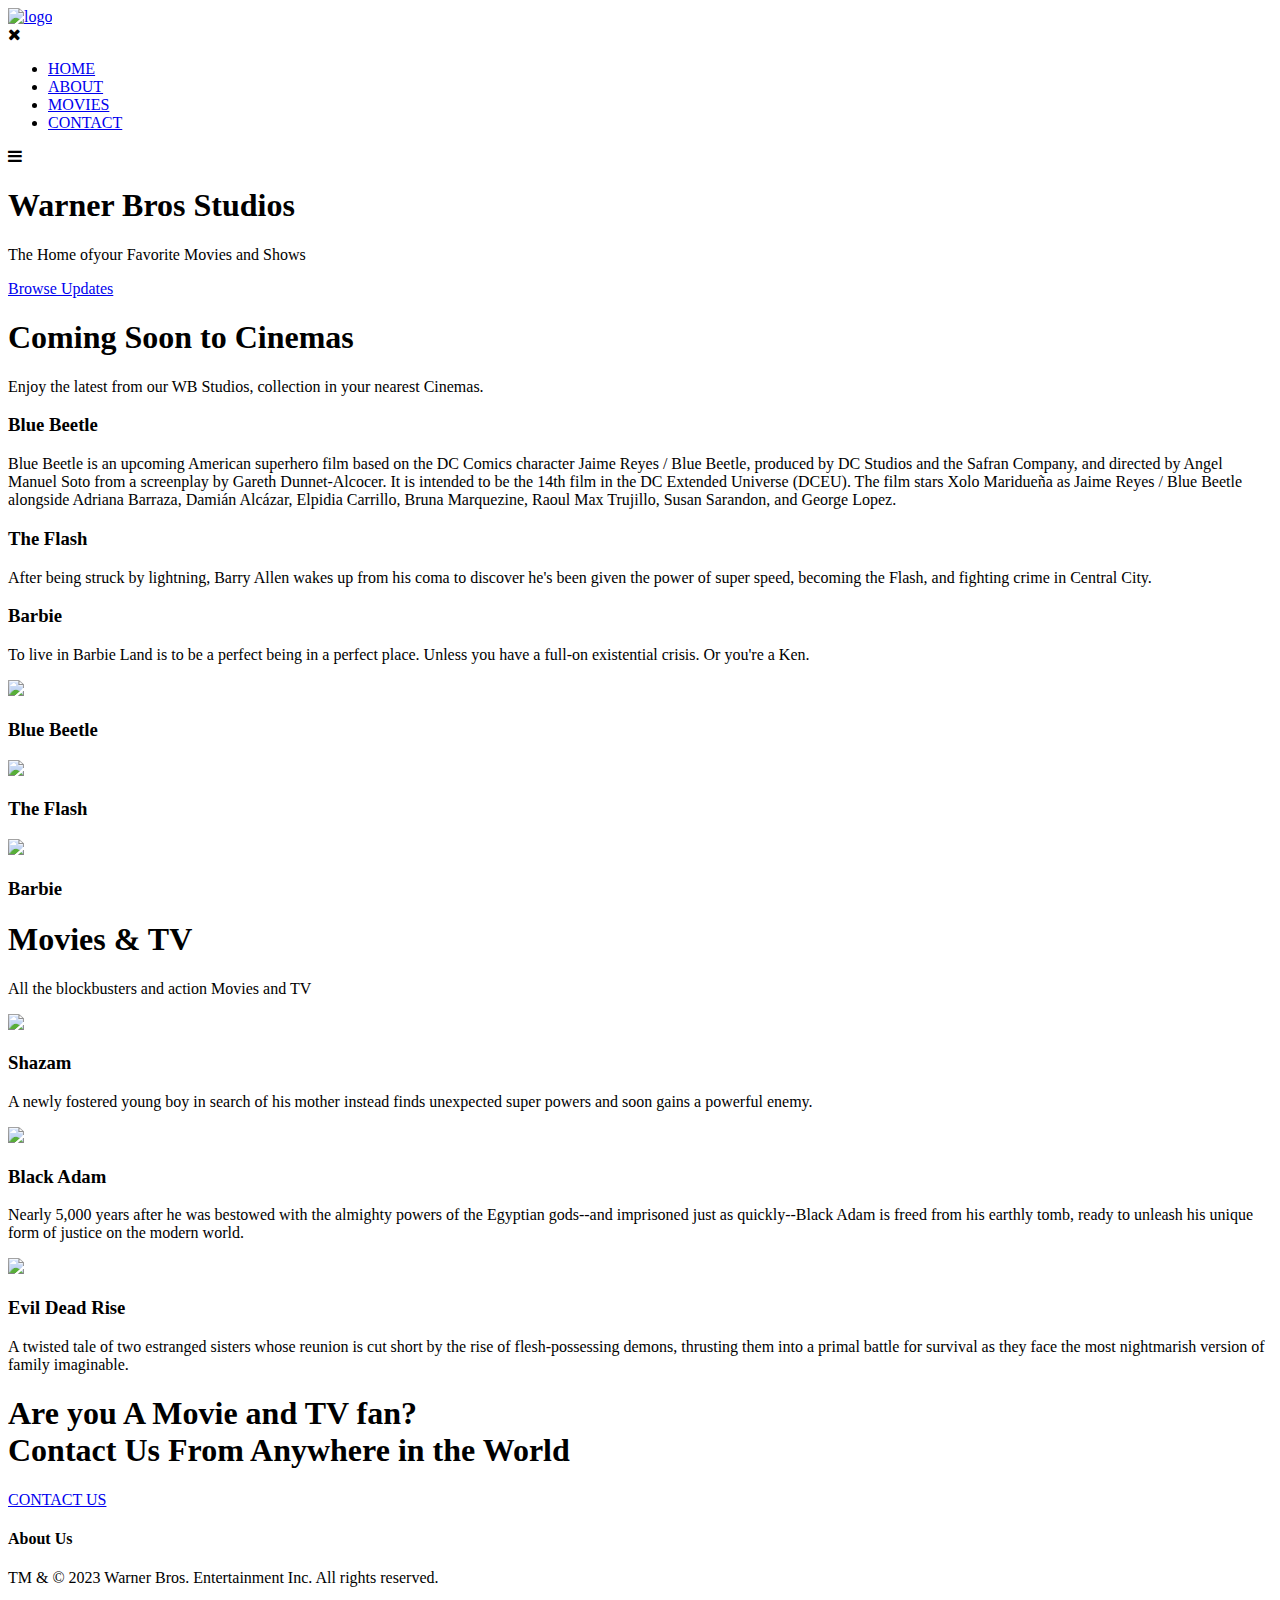
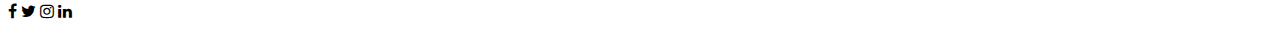
==== index.html @ 244fa69a "Add files via upload" ====
<!DOCTYPE html>

<head>
    <meta charset="UTF-8" />
    <meta name="viewport" content="width=device-width, initial-scale=1.0" />
    <title>Warner Bros Studios</title>
    <link rel="stylesheet" href="./css/style.css" />
    <link rel="stylesheet" href="https://cdnjs.cloudflare.com/ajax/libs/font-awesome/4.7.0/css/font-awesome.min.css">
</head>

<body>
    <section class="header">
        <nav>
            <a href="index.html"><img src="./img/lg.png" alt="logo" sizes="60%" /></a>
            <div class="nav-links" id="navLinks">
                <i class="fa fa-times" onclick="hideMenu()"></i>
                <ul>
                    <li>
                        <a href="index.html">HOME</a>
                    </li>
                    <li>
                        <a href="about.html">ABOUT</a>
                    </li>
                    <li>
                        <a href="movies.html">MOVIES</a>
                    </li>
                    <li>
                        <a href="contact.html">CONTACT</a>
                    </li>
                </ul>
            </div>
            <i class="fa fa-bars" onclick="showMenu()"></i>
        </nav>

        <div class="text-box">
            <h1>Warner Bros Studios</h1>
            <p>
                The Home ofyour Favorite Movies and Shows
            </p>
            <a href="#" class="hero-btn"> Browse Updates</a>
        </div>
    </section>

    <!-- Courses -->

    <section class="course">
        <h1>Coming Soon to Cinemas</h1>
        <p>Enjoy the latest from our WB Studios, collection in your nearest Cinemas.</p>

        <div class="row">
            <div class="course-col">
                <h3>Blue Beetle</h3>
                <p>
                    Blue Beetle is an upcoming American superhero film based on the DC Comics character Jaime Reyes / Blue Beetle, produced by DC Studios and the Safran Company, and directed by Angel Manuel Soto from a screenplay by Gareth Dunnet-Alcocer. It is intended
                    to be the 14th film in the DC Extended Universe (DCEU). The film stars Xolo Maridueña as Jaime Reyes / Blue Beetle alongside Adriana Barraza, Damián Alcázar, Elpidia Carrillo, Bruna Marquezine, Raoul Max Trujillo, Susan Sarandon, and
                    George Lopez.
                </p>
            </div>
            <div class="course-col">
                <h3>The Flash</h3>
                <p>
                    After being struck by lightning, Barry Allen wakes up from his coma to discover he's been given the power of super speed, becoming the Flash, and fighting crime in Central City.
            </div>
            <div class="course-col">
                <h3>Barbie</h3>
                <p>
                    To live in Barbie Land is to be a perfect being in a perfect place. Unless you have a full-on existential crisis. Or you're a Ken.
                </p>
            </div>
        </div>
    </section>

    <!-- Campus -->

    <section class="campus">

        <div class="row">
            <div class="campus-col">
                <img src="./img/blu.jpg" />
                <div class="layer">
                    <h3>Blue Beetle</h3>
                </div>
            </div>
            <div class="campus-col">
                <img src="./img/Thefr.jpg" />
                <div class="layer">
                    <h3>The Flash</h3>
                </div>
            </div>
            <div class="campus-col">
                <img src="./img/ba.jpg" />
                <div class="layer">
                    <h3>Barbie</h3>
                </div>
            </div>
        </div>
    </section>

    <!-- Movies & TV  -->

    <section class="facilities">
        <h1>Movies & TV</h1>
        <p>All the blockbusters and action Movies and TV</p>

        <div class="row">
            <div class="facilities-col">
                <img src="./img/sha.jpg" />
                <h3>Shazam</h3>
                <p>
                    A newly fostered young boy in search of his mother instead finds unexpected super powers and soon gains a powerful enemy.
                </p>
            </div>
            <div class="facilities-col">
                <img src="./img/badam.jpg" />
                <h3>Black Adam</h3>
                <p>
                    Nearly 5,000 years after he was bestowed with the almighty powers of the Egyptian gods--and imprisoned just as quickly--Black Adam is freed from his earthly tomb, ready to unleash his unique form of justice on the modern world.
                </p>
            </div>
            <div class="facilities-col">
                <img src="./img/ev.jpg" />
                <h3>Evil Dead Rise</h3>
                <p>
                    A twisted tale of two estranged sisters whose reunion is cut short by the rise of flesh-possessing demons, thrusting them into a primal battle for survival as they face the most nightmarish version of family imaginable.
                </p>
            </div>
        </div>
    </section>

    <!-- Call to Action -->

    <section class="cta">
        <h1>
            Are you A Movie and TV fan?</br>
            Contact Us From Anywhere in the World
        </h1>
        <a href="contact.html" class="hero-btn">CONTACT US</a>
    </section>

    <!-- Footer -->

    <section class="footer">
        <h4>About Us</h4>
        <p>
            TM & © 2023 Warner Bros. Entertainment Inc. All rights reserved.
        </p>
        <div class="icons">
            <i class="fa fa-facebook"></i>
            <i class="fa fa-twitter"></i>
            <i class="fa fa-instagram"></i>
            <i class="fa fa-linkedin"></i>
        </div>

    </section>

    <script src="./js/script.js"></script>
</body>

</html>
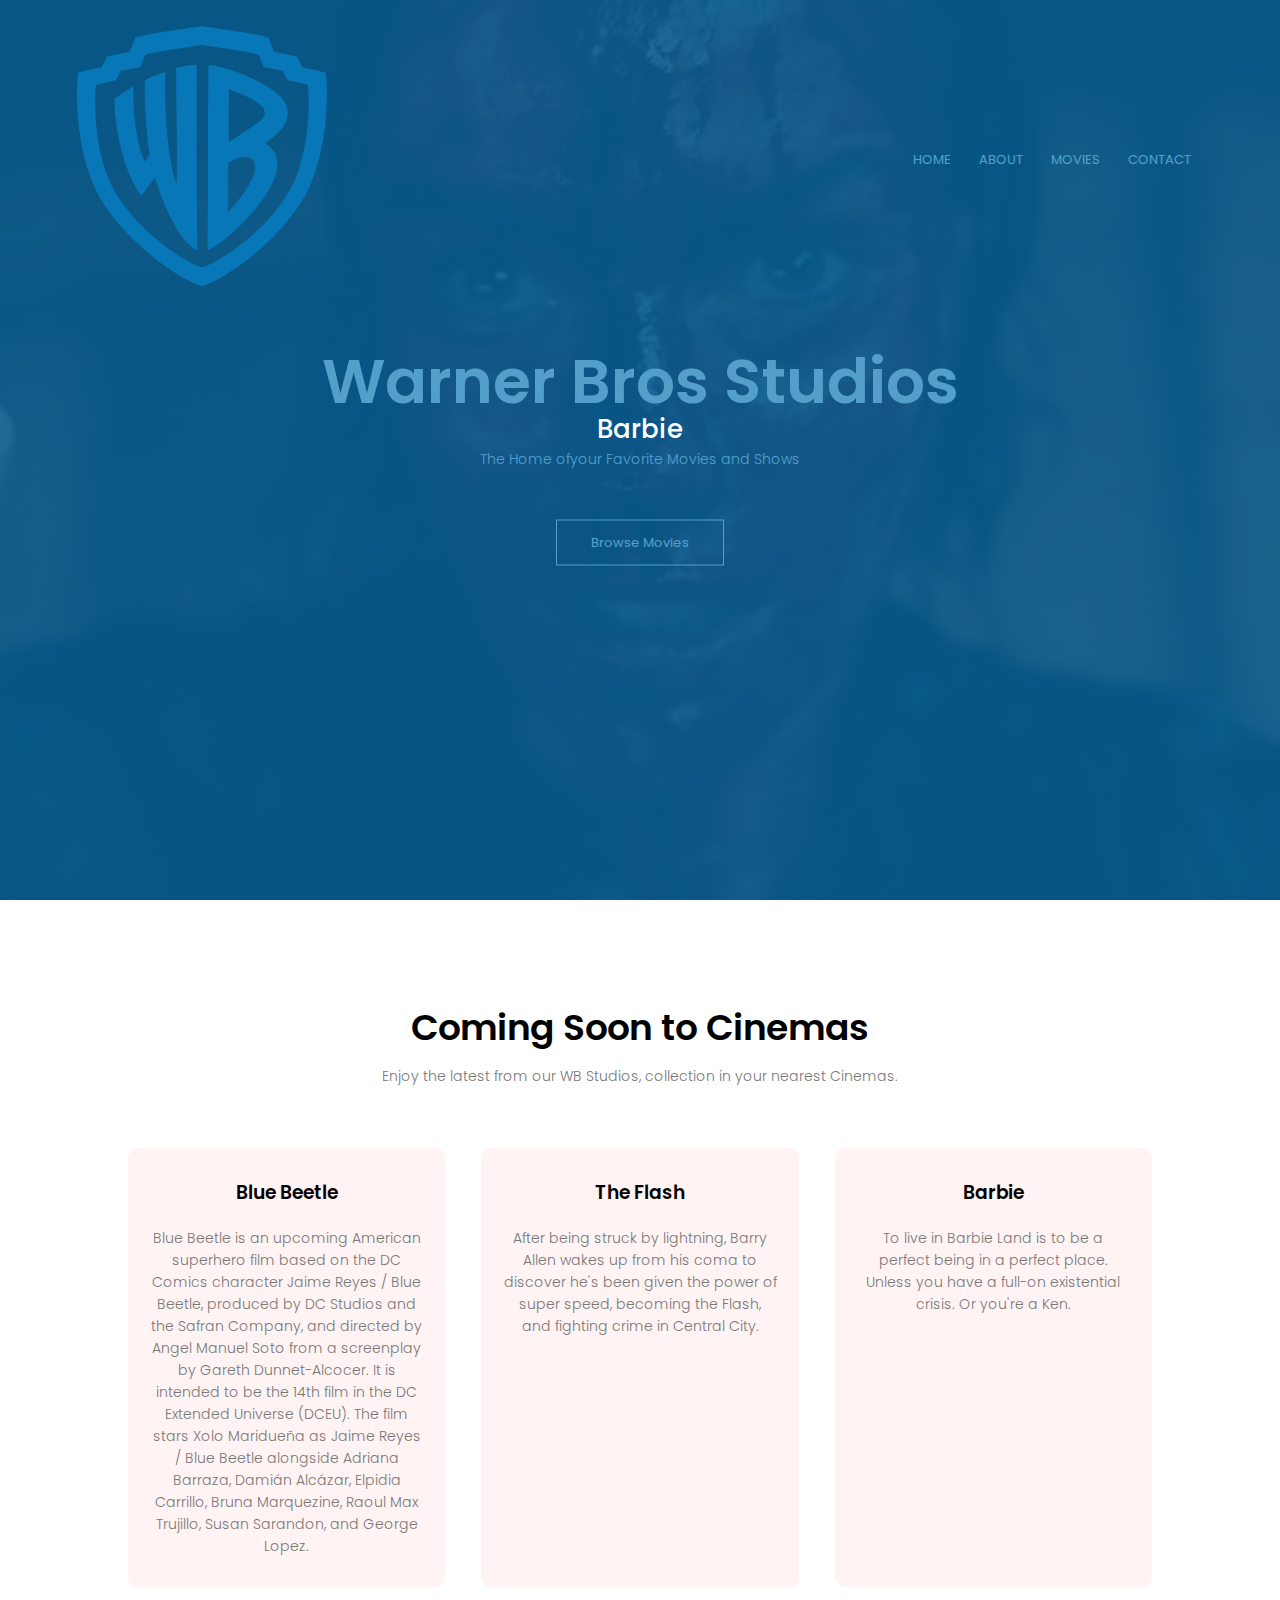
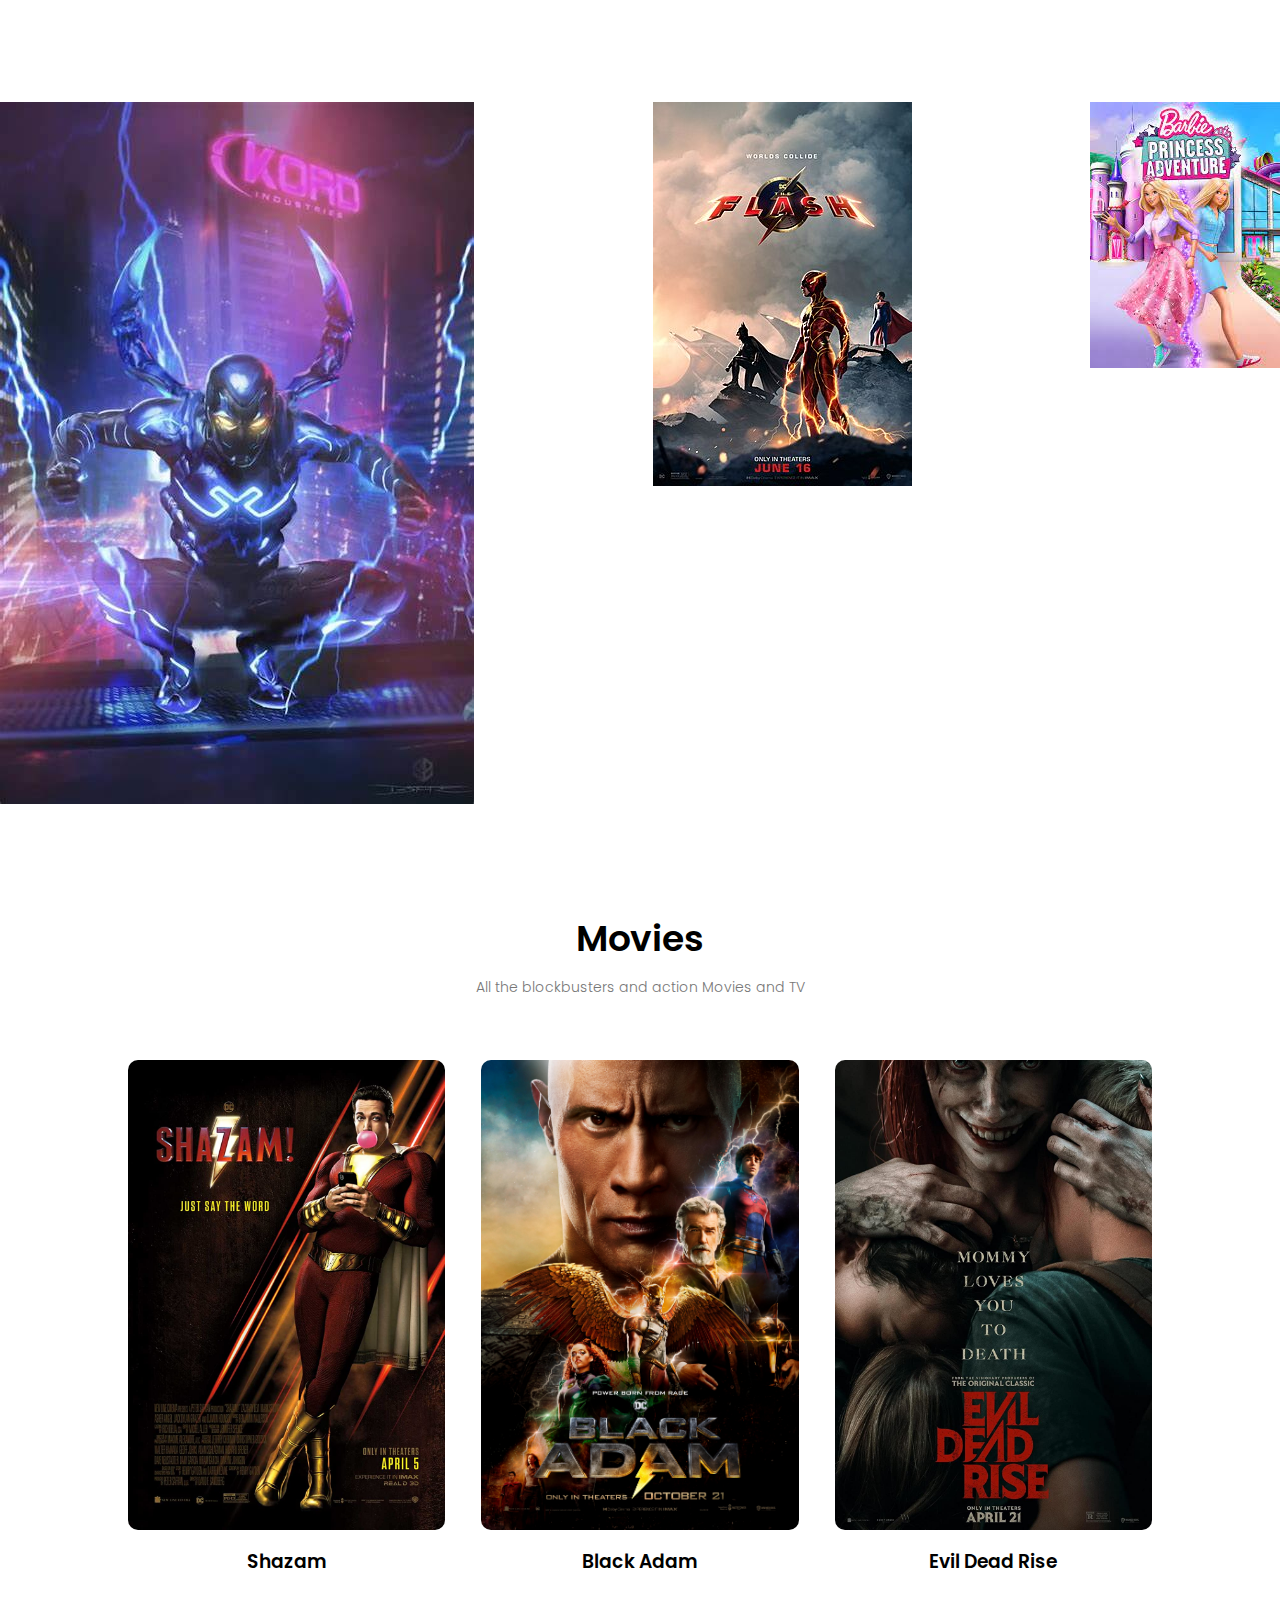
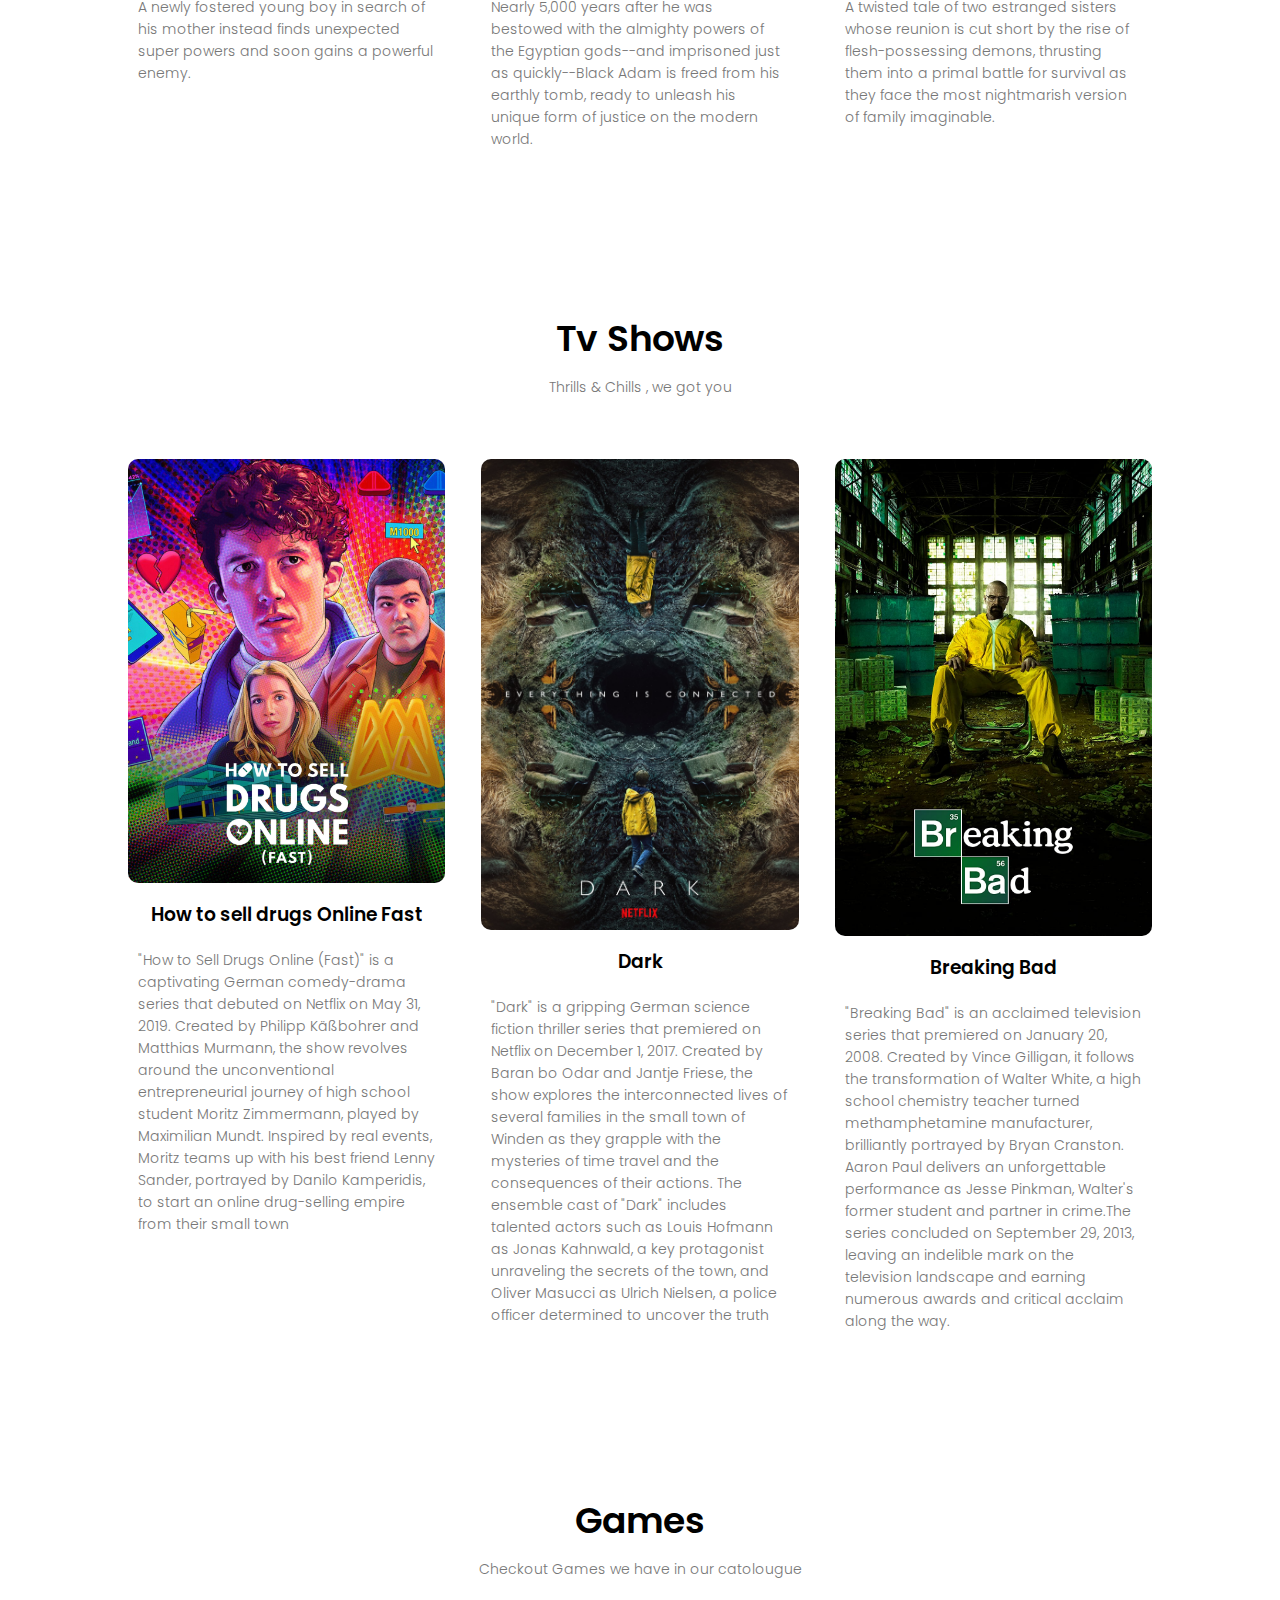
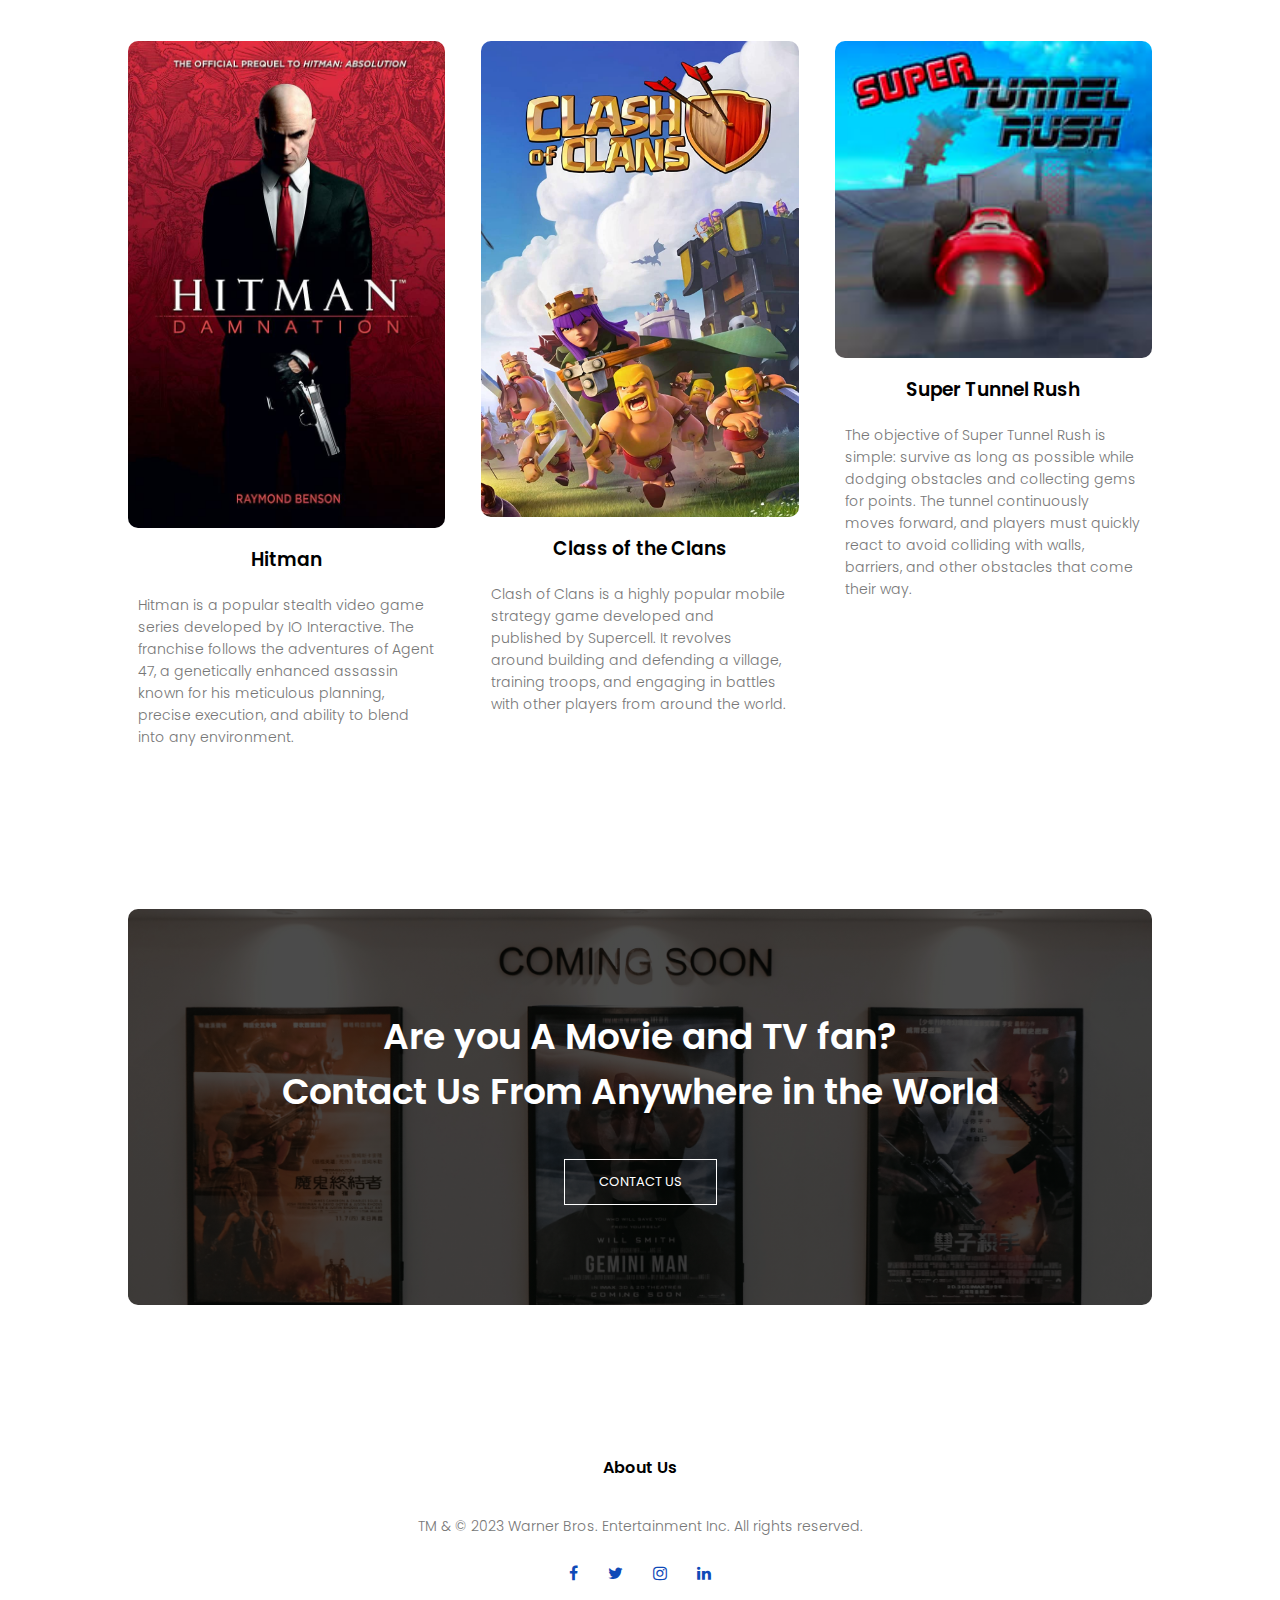
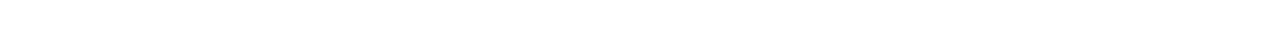
==== commit 61c398b7: "Update index.html" ====
--- a/index.html
+++ b/index.html
@@ -11,9 +11,12 @@
 <body>
     <section class="header">
         <nav>
-            <a href="index.html"><img src="./img/lg.png" alt="logo" sizes="60%" /></a>
+            <a href="index.html" class="logo-link">
+                <img src="./img/lg.png" alt="logo" class="logo-img" />
+            </a>
+
             <div class="nav-links" id="navLinks">
-                <i class="fa fa-times" onclick="hideMenu()"></i>
+
                 <ul>
                     <li>
                         <a href="index.html">HOME</a>
@@ -29,7 +32,7 @@
                     </li>
                 </ul>
             </div>
-            <i class="fa fa-bars" onclick="showMenu()"></i>
+
         </nav>
 
         <div class="text-box">
@@ -37,11 +40,11 @@
             <p>
                 The Home ofyour Favorite Movies and Shows
             </p>
-            <a href="#" class="hero-btn"> Browse Updates</a>
-        </div>
-    </section>
-
-    <!-- Courses -->
+            <a href="movies.html" class="hero-btn"> Browse Movies</a>
+        </div>
+    </section>
+
+    <!-- Cinema -->
 
     <section class="course">
         <h1>Coming Soon to Cinemas</h1>
@@ -70,24 +73,24 @@
         </div>
     </section>
 
-    <!-- Campus -->
-
-    <section class="campus">
-
-        <div class="row">
-            <div class="campus-col">
+    <!-- movies & Tvs -->
+
+    <section class="Movs">
+
+        <div class="row">
+            <div class="Movs-col">
                 <img src="./img/blu.jpg" />
                 <div class="layer">
                     <h3>Blue Beetle</h3>
                 </div>
             </div>
-            <div class="campus-col">
+            <div class="Movs-col">
                 <img src="./img/Thefr.jpg" />
                 <div class="layer">
                     <h3>The Flash</h3>
                 </div>
             </div>
-            <div class="campus-col">
+            <div class="Movs-col">
                 <img src="./img/ba.jpg" />
                 <div class="layer">
                     <h3>Barbie</h3>
@@ -99,7 +102,7 @@
     <!-- Movies & TV  -->
 
     <section class="facilities">
-        <h1>Movies & TV</h1>
+        <h1>Movies</h1>
         <p>All the blockbusters and action Movies and TV</p>
 
         <div class="row">
@@ -127,7 +130,75 @@
         </div>
     </section>
 
-    <!-- Call to Action -->
+    <!-- TV  -->
+
+    <section class="facilities">
+        <h1>Tv Shows</h1>
+        <p>Thrills & Chills , we got you</p>
+
+        <div class="row">
+            <div class="facilities-col">
+                <img src="./img/hw.jpg" />
+                <h3>How to sell drugs Online Fast</h3>
+                <p>
+                    "How to Sell Drugs Online (Fast)" is a captivating German comedy-drama series that debuted on Netflix on May 31, 2019. Created by Philipp Käßbohrer and Matthias Murmann, the show revolves around the unconventional entrepreneurial journey of high school
+                    student Moritz Zimmermann, played by Maximilian Mundt. Inspired by real events, Moritz teams up with his best friend Lenny Sander, portrayed by Danilo Kamperidis, to start an online drug-selling empire from their small town
+                </p>
+            </div>
+            <div class="facilities-col">
+                <img src="./img/drk.jpg" />
+                <h3>Dark</h3>
+                <p>
+                    "Dark" is a gripping German science fiction thriller series that premiered on Netflix on December 1, 2017. Created by Baran bo Odar and Jantje Friese, the show explores the interconnected lives of several families in the small town of Winden as they grapple
+                    with the mysteries of time travel and the consequences of their actions. The ensemble cast of "Dark" includes talented actors such as Louis Hofmann as Jonas Kahnwald, a key protagonist unraveling the secrets of the town, and Oliver
+                    Masucci as Ulrich Nielsen, a police officer determined to uncover the truth
+                </p>
+            </div>
+            <div class="facilities-col">
+                <img src="./img/bb.jpg" />
+                <h3>Breaking Bad</h3>
+                <p>
+                    "Breaking Bad" is an acclaimed television series that premiered on January 20, 2008. Created by Vince Gilligan, it follows the transformation of Walter White, a high school chemistry teacher turned methamphetamine manufacturer, brilliantly portrayed by
+                    Bryan Cranston. Aaron Paul delivers an unforgettable performance as Jesse Pinkman, Walter's former student and partner in crime.The series concluded on September 29, 2013, leaving an indelible mark on the television landscape and earning
+                    numerous awards and critical acclaim along the way.
+                </p>
+            </div>
+        </div>
+    </section>
+
+    <!-- Games  -->
+
+    <section class="facilities">
+        <h1>Games</h1>
+        <p>Checkout Games we have in our catolougue</p>
+
+        <div class="row">
+            <div class="facilities-col">
+                <img src="./img/hit.jpg" />
+                <h3>Hitman</h3>
+                <p>
+                    Hitman is a popular stealth video game series developed by IO Interactive. The franchise follows the adventures of Agent 47, a genetically enhanced assassin known for his meticulous planning, precise execution, and ability to blend into any environment.
+                </p>
+            </div>
+            <div class="facilities-col">
+                <img src="./img/cd.jpg" />
+                <h3>Class of the Clans</h3>
+                <p>
+                    Clash of Clans is a highly popular mobile strategy game developed and published by Supercell. It revolves around building and defending a village, training troops, and engaging in battles with other players from around the world.
+                </p>
+            </div>
+            <div class="facilities-col">
+                <img src="./img/poki.png" />
+                <h3>Super Tunnel Rush</h3>
+                <p>
+                    The objective of Super Tunnel Rush is simple: survive as long as possible while dodging obstacles and collecting gems for points. The tunnel continuously moves forward, and players must quickly react to avoid colliding with walls, barriers, and other
+                    obstacles that come their way.
+                </p>
+            </div>
+        </div>
+    </section>
+
+    <!-- contact -->
 
     <section class="cta">
         <h1>
@@ -156,4 +227,4 @@
     <script src="./js/script.js"></script>
 </body>
 
-</html>+</html>
--- a/css/style.css
+++ b/css/style.css
@@ -0,0 +1,501 @@
+@import url("https://fonts.googleapis.com/css2?family=Poppins:wght@100;200;300;400;600;700&display=swap");
+* {
+    margin: 0;
+    padding: 0;
+    font-family: "Poppins", sans-serif;
+}
+
+.header {
+    min-height: 100vh;
+    width: 100%;
+    background-image: linear-gradient(rgba(4, 9, 30, 0.7), rgba(4, 9, 30, 0.7)), url(..//img/evil.jpg);
+    background-position: center;
+    background-size: cover;
+    position: relative;
+    overflow-x: hidden;
+}
+
+nav {
+    display: flex;
+    padding: 2% 6%;
+    justify-content: space-between;
+    align-items: center;
+}
+
+nav img {
+    width: 250px;
+}
+
+.nav-links {
+    flex: 1;
+    text-align: right;
+}
+
+.nav-links ul li {
+    list-style: none;
+    display: inline-block;
+    padding: 8px 12px;
+    position: relative;
+}
+
+.nav-links ul li a {
+    color: #fff;
+    text-decoration: none;
+    text-transform: uppercase;
+    font-size: 13px;
+}
+
+.nav-links ul li::after {
+    content: "";
+    width: 0%;
+    height: 2px;
+    background: #f44336;
+    display: block;
+    margin: auto;
+    transition: 0.5s;
+}
+
+.nav-links ul li:hover::after {
+    width: 100%;
+}
+
+.text-box {
+    width: 90%;
+    color: #fff;
+    position: absolute;
+    top: 50%;
+    left: 50%;
+    transform: translate(-50%, -50%);
+    text-align: center;
+}
+
+.text-box h1 {
+    font-size: 62px;
+}
+
+.text-box p {
+    margin: 10px 0 40px;
+    font-size: 14px;
+    color: #fff;
+}
+
+.hero-btn {
+    display: inline-block;
+    text-decoration: none;
+    color: #fff;
+    border: 1px solid #fff;
+    padding: 12px 34px;
+    font-size: 13px;
+    background: transparent;
+    position: relative;
+    cursor: pointer;
+}
+
+.hero-btn:hover {
+    border: 1px solid #f44336;
+    background: #f44336;
+    transition: 1s;
+}
+
+nav .fa {
+    display: none;
+}
+
+@media (max-width: 700px) {
+    .text-box h1 {
+        font-size: 20px;
+    }
+    .nav-links ul li {
+        display: block;
+    }
+    .nav-links {
+        position: fixed;
+        background: #f44336;
+        height: 100vh;
+        width: 200px;
+        top: 0;
+        right: -200px;
+        text-align: left;
+        z-index: 2;
+        transition: 1s;
+    }
+    nav .fa {
+        display: block;
+        color: #fff;
+        margin: 10px;
+        font-size: 22px;
+        cursor: pointer;
+    }
+    .nav-links ul {
+        padding: 30px;
+    }
+}
+
+
+/* -------- Courses -------- */
+
+.course {
+    width: 80%;
+    margin: auto;
+    text-align: center;
+    padding-top: 100px;
+}
+
+h1 {
+    font-size: 36px;
+    font-weight: 600;
+}
+
+p {
+    color: #777;
+    font-size: 14px;
+    font-weight: 300;
+    line-height: 22px;
+    padding: 10px;
+}
+
+.row {
+    margin-top: 5%;
+    display: flex;
+    justify-content: space-between;
+}
+
+.course-col {
+    flex-basis: 31%;
+    background: #fff3f3;
+    border-radius: 10px;
+    margin-bottom: 5%;
+    padding: 20px 12px;
+    box-sizing: border-box;
+}
+
+h3 {
+    text-align: center;
+    font-weight: 600;
+    margin: 10px 0;
+    transition: 0.5s;
+}
+
+.course-col:hover {
+    box-shadow: 0 0 20px 0px rgba(0, 0, 0, 0.2);
+}
+
+@media (max-width: 700px) {
+    .row {
+        flex-direction: column;
+    }
+}
+
+
+/*------------ campus ------------ */
+
+.campus {
+    width: 80%;
+    margin: auto;
+    text-align: center;
+    padding-top: 50px;
+}
+
+.campus-col {
+    flex-basis: 32%;
+    border-radius: 10px;
+    margin-bottom: 30px;
+    position: relative;
+    overflow: hidden;
+}
+
+.campus-col img {
+    width: 100%;
+    display: block;
+}
+
+.layer {
+    background: transparent;
+    height: 100%;
+    width: 100%;
+    position: absolute;
+    top: 0;
+    left: 0;
+    transition: 0.5s;
+}
+
+.layer:hover {
+    background: rgba(10, 118, 180, 0.7);
+}
+
+.layer h3 {
+    width: 100%;
+    font-weight: 500;
+    color: #fff;
+    font-size: 26px;
+    bottom: 0;
+    left: 50%;
+    transform: translateX(-50%);
+    position: absolute;
+    opacity: 0;
+    transition: 0.5s;
+}
+
+.layer:hover h3 {
+    bottom: 49%;
+    opacity: 1;
+}
+
+
+/*------------ facilities  ------------ */
+
+.facilities {
+    width: 80%;
+    margin: auto;
+    text-align: center;
+    padding-top: 100px;
+}
+
+.facilities-col {
+    flex-basis: 31%;
+    border-radius: 10px;
+    margin-bottom: 5%;
+    text-align: left;
+}
+
+.facilities-col img {
+    width: 100%;
+    border-radius: 10px;
+}
+
+
+/*------------ Call to Action ------------ */
+
+.cta {
+    margin: 100px auto;
+    width: 80%;
+    background-image: linear-gradient(rgba(0, 0, 0, 0.7), rgba(0, 0, 0, 0.7)), url(../img/st.jpg);
+    background-position: center;
+    background-size: cover;
+    border-radius: 10px;
+    text-align: center;
+    padding: 100px 0;
+}
+
+.cta h1 {
+    color: #fff;
+    margin-bottom: 40px;
+    padding: 0;
+}
+
+@media (max-width: 700px) {
+    .cta h1 {
+        font-size: 24px;
+    }
+}
+
+
+/*------------ footer ------------ */
+
+.footer {
+    width: 100%;
+    text-align: center;
+    padding: 30px 0;
+}
+
+.footer h4 {
+    margin-bottom: 25px;
+    margin-top: 20px;
+    font-weight: 600;
+}
+
+.icons .fa {
+    color: #0f4ab8;
+    margin: 0 13px;
+    cursor: pointer;
+    padding: 18px 0;
+}
+
+
+/*------------ About  ------------*/
+
+.sub-header {
+    height: 80vh;
+    width: 100%;
+    background-image: linear-gradient(rgba(4, 9, 30, 0.7), rgba(4, 9, 30, 0.7)), url(../img/themeg.jpg);
+    background-position: center;
+    background-size: cover;
+    text-align: center;
+    color: #fff;
+    overflow-x: hidden !important;
+}
+
+.sub-header h1 {
+    margin-top: 100px;
+}
+
+.about-us {
+    width: 80%;
+    margin: auto;
+    padding-top: 80px;
+    padding-bottom: 50px;
+}
+
+.about-col {
+    flex-basis: 48%;
+    padding: 30px 2px;
+}
+
+.about-col img {
+    width: 100%;
+}
+
+.about-col h1 {
+    padding-top: 0;
+}
+
+.about-col p {
+    padding: 15px 0 25px;
+}
+
+.red-btn {
+    border: 1px solid #3682f4;
+    background: transparent;
+    color: #3659f4;
+}
+
+.red-btn:hover {
+    color: #fff;
+}
+
+
+/*------------ Blog Page------------*/
+
+.blog-content {
+    width: 80%;
+    margin: auto;
+    padding: 60px 0;
+}
+
+.blog-left {
+    flex-basis: 65%;
+}
+
+.blog-left img {
+    width: 100%;
+}
+
+.blog-left h2 {
+    color: #222;
+    font-weight: 600;
+    margin: 30px 0;
+}
+
+.blog-left p {
+    color: #999;
+    padding: 0;
+}
+
+.blog-right {
+    flex-basis: 32%;
+}
+
+.blog-right h3 {
+    background: #f44336;
+    color: #fff;
+    padding: 7px 0;
+    font-size: 16px;
+    margin-bottom: 20px;
+}
+
+.blog-right div {
+    display: flex;
+    align-items: center;
+    justify-content: space-between;
+    color: #555;
+    padding: 8px;
+    box-sizing: border-box;
+}
+
+.comment-box {
+    border: 1px solid #ccc;
+    margin: 50px 0;
+    padding: 10px 20px;
+}
+
+.comment-box h3 {
+    text-align: left;
+}
+
+.comment-form input,
+.comment-form textarea {
+    width: 100%;
+    padding: 10px;
+    margin: 15px 0;
+    box-sizing: border-box;
+    border: none;
+    outline: none;
+    background: #f0f0f0;
+}
+
+.comment-form button {
+    margin: 10px 0;
+}
+
+@media (max-width: 700px) {
+    .sub-header h1 {
+        font-size: 24px;
+    }
+}
+
+
+/*------------ Contact Page ------------*/
+
+.location {
+    width: 80%;
+    margin: auto;
+    padding: 80px 0;
+}
+
+.location iframe {
+    width: 100%;
+}
+
+.contact-us {
+    width: 80%;
+    margin: auto;
+}
+
+.contact-col {
+    flex-basis: 48%;
+    margin-bottom: 30px;
+}
+
+.contact-col div {
+    display: flex;
+    align-items: center;
+    margin-bottom: 40px;
+}
+
+.contact-col div .fa {
+    font-size: 28px;
+    color: #07578b;
+    margin: 20px;
+    margin-right: 30px;
+}
+
+.contact-col div p {
+    padding: 0;
+}
+
+.contact-col div h5 {
+    font-size: 20px;
+    margin-bottom: 5px;
+    color: #555;
+    font-weight: 400;
+}
+
+.contact-col input,
+.contact-col textarea {
+    width: 100%;
+    padding: 15px;
+    margin-bottom: 17px;
+    outline: none;
+    border: 1px solid #ccc;
+    box-sizing: border-box;
+}